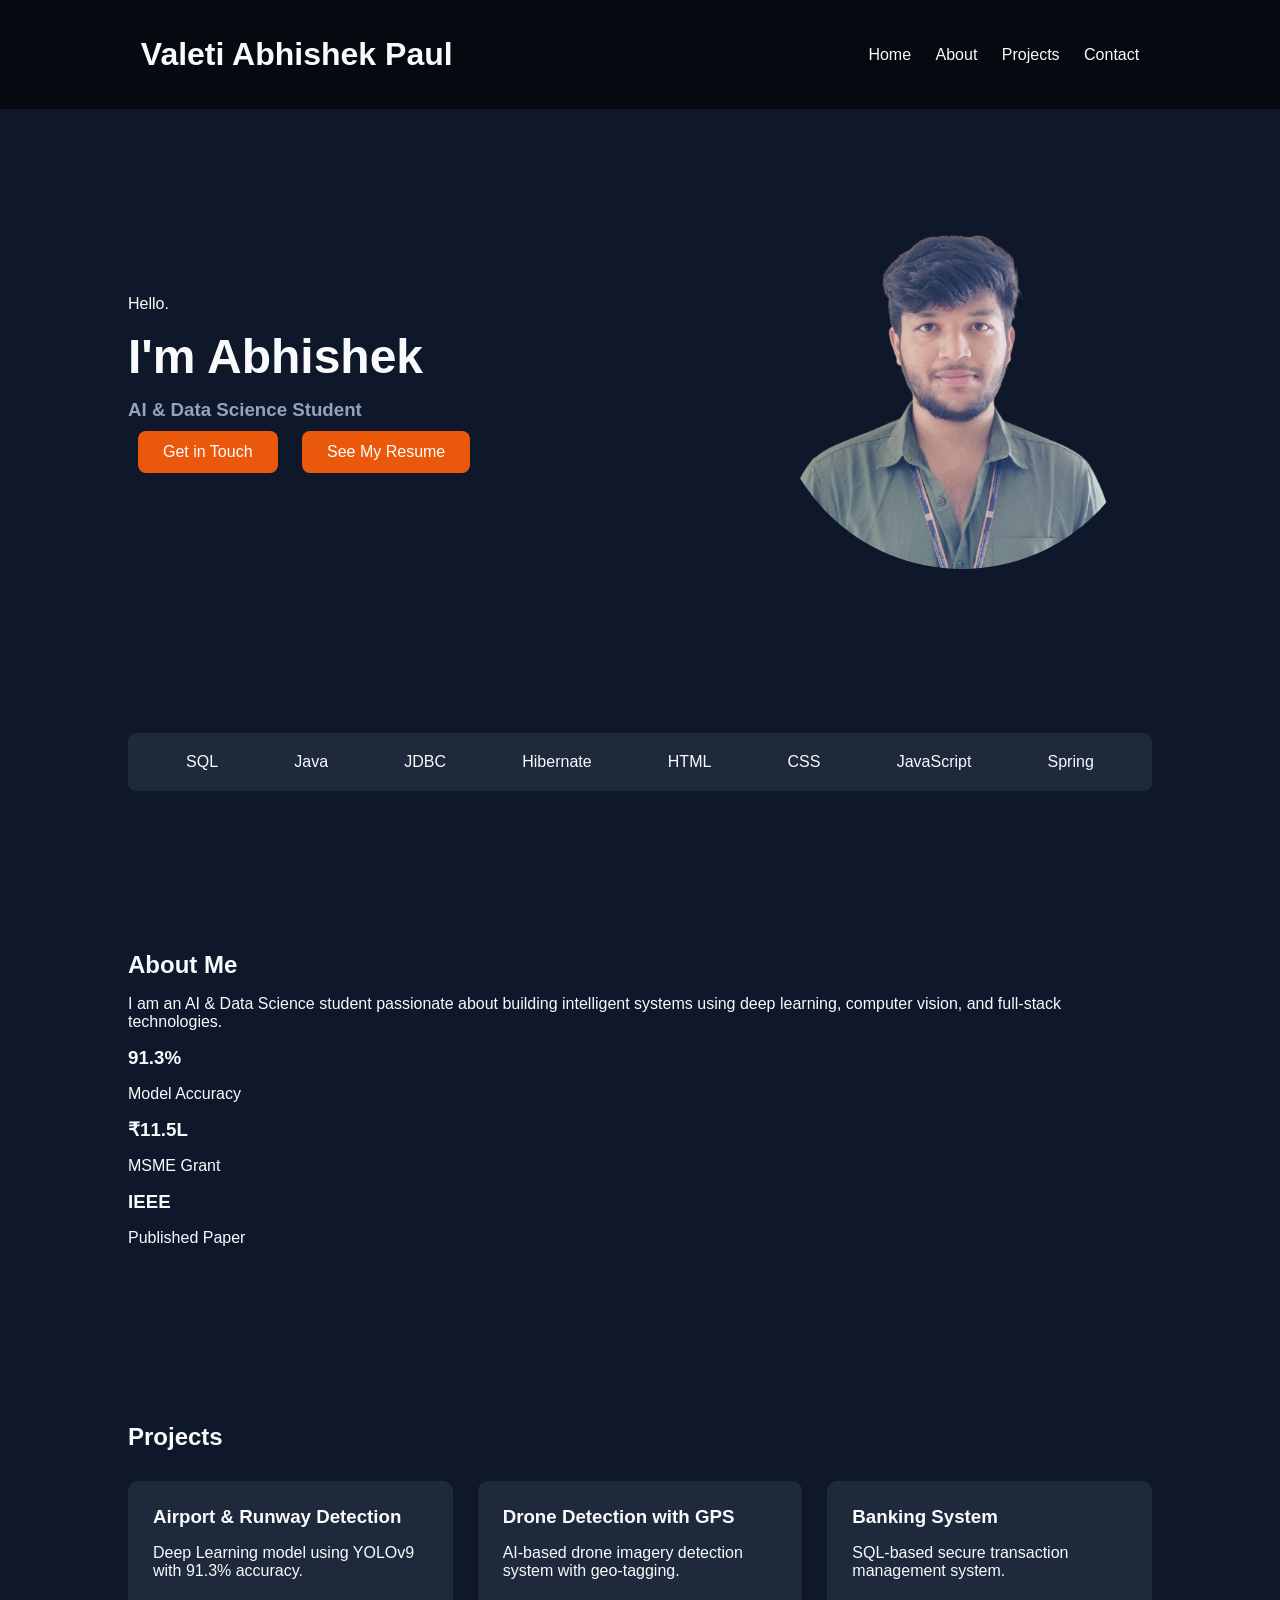
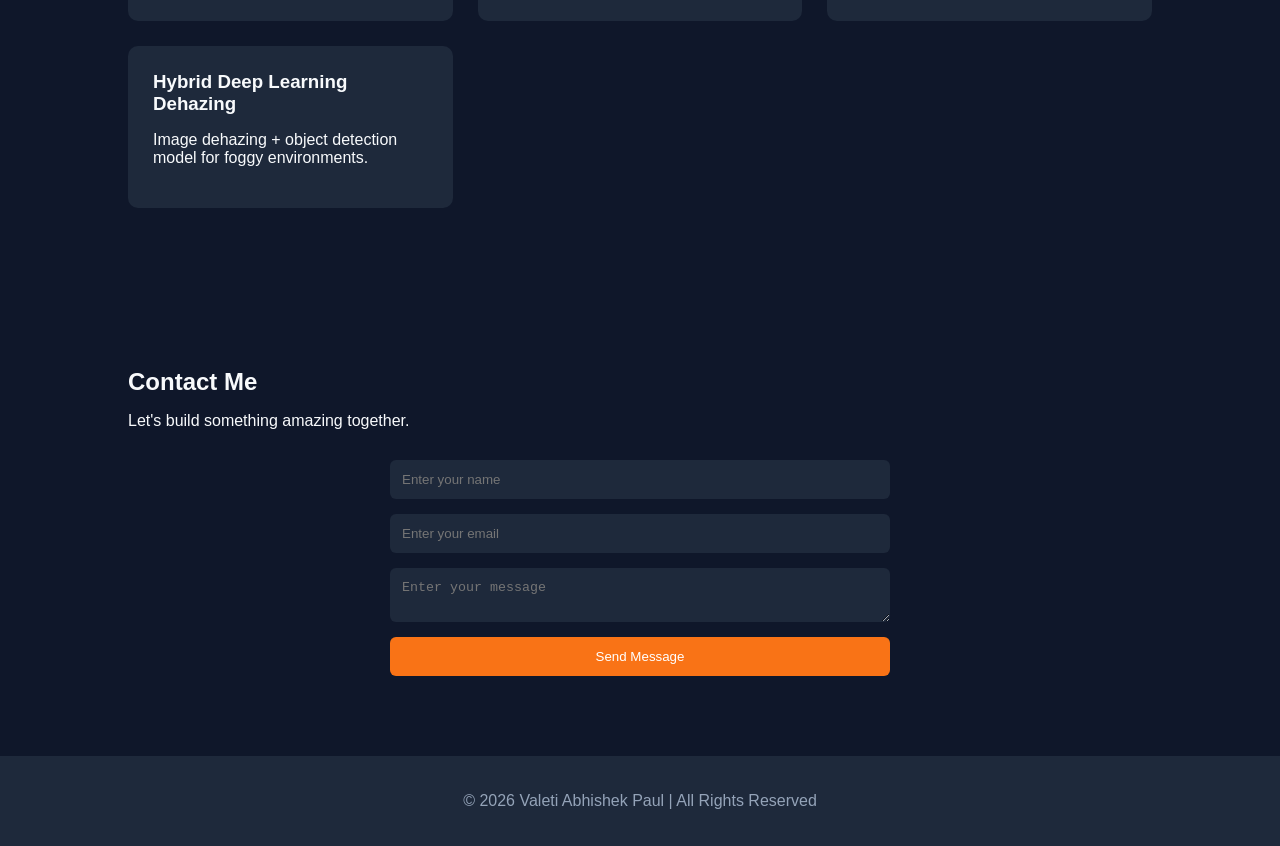
==== index.html @ 4b7702ae "my first" ====
<!DOCTYPE html>
<html lang="en">
<head>
    <meta charset="UTF-8">
    <title>Valeti Abhishek Paul</title>
    <meta name="viewport" content="width=device-width, initial-scale=1.0">
    <link rel="stylesheet" href="./Style.css
    
    ">
</head>

<body>

<header id="header">
    <div class="container">
        <h1 class="logo">Valeti Abhishek Paul</h1>
        <nav>
            <ul>
                <li><a href="#Hero">Home</a></li>
                <li><a href="#About">About</a></li>
                <li><a href="#Projects">Projects</a></li>
                <li><a href="#Contact">Contact</a></li>
            </ul>
        </nav>
    </div>
</header>

<section id="Hero">
    <div class="hero-left">
        <p class="intro">Hello.</p>
        <h2>I'm Abhishek</h2>
        <h3>AI & Data Science Student</h3>

        <div class="hero-buttons">
            <a class="cta-btn" href="#Contact">Get in Touch</a>
            <a class="cta-btn" target="_blank"
               href="https://drive.google.com/file/d/1Xx17J66O78mlL0XVKAxq1H0kS8HboIKi/view?usp=drive_link">
               See My Resume
            </a>
        </div>
    </div>

    <div class="hero-right">
        <img src="Abhishek-removebg-preview.png" alt="Profile Image">
    </div>
</section>

<section id="Skills">
    <div class="skills-list">
        <span>SQL</span>
        <span>Java</span>
        <span>JDBC</span>
        <span>Hibernate</span>
        <span>HTML</span>
        <span>CSS</span>
        <span>JavaScript</span>
        <span>Spring</span>
    </div>
</section>

<section id="About">
    <div class="about-left">
        <h2>About Me</h2>
        <p>
            I am an AI & Data Science student passionate about building intelligent
            systems using deep learning, computer vision, and full-stack technologies.
        </p>
    </div>

    <div class="about-right">
        <div class="about-stats">
            <div>
                <h3>91.3%</h3>
                <p>Model Accuracy</p>
            </div>
            <div>
                <h3>₹11.5L</h3>
                <p>MSME Grant</p>
            </div>
            <div>
                <h3>IEEE</h3>
                <p>Published Paper</p>
            </div>
        </div>
    </div>
</section>

<section id="Projects">
    <h2>Projects</h2>

    <div class="projects-container">

        <div class="project-card">
            <h3>Airport & Runway Detection</h3>
            <p>Deep Learning model using YOLOv9 with 91.3% accuracy.</p>
        </div>

        <div class="project-card">
            <h3>Drone Detection with GPS</h3>
            <p>AI-based drone imagery detection system with geo-tagging.</p>
        </div>

        <div class="project-card">
            <h3>Banking System</h3>
            <p>SQL-based secure transaction management system.</p>
        </div>

        <div class="project-card">
            <h3>Hybrid Deep Learning Dehazing</h3>
            <p>Image dehazing + object detection model for foggy environments.</p>
        </div>

    </div>
</section>

<section id="Contact">
    <h2>Contact Me</h2>
    <p>Let's build something amazing together.</p>

    <form class="contact-form">
        <input type="text" placeholder="Enter your name" required>
        <input type="email" placeholder="Enter your email" required>
        <textarea placeholder="Enter your message" required></textarea>
        <button class="submit" type="submit">Send Message</button>
    </form>
</section>

<script src="index.js"></script>


<footer>
    <p>© 2026 Valeti Abhishek Paul | All Rights Reserved</p>
</footer>

</body>
</html>
---- Style.css ----
body {
    margin: 0;
    font-family: 'Inter', Arial, sans-serif;
    background: #0F172A;
    color: #F8FAFC;
    scroll-behavior: smooth;
}

h1, h2, h3 {
    margin: 0;
}

section {
    padding: 80px 10%;
}


#header {
    background-color: rgba(0, 0, 0, 0.6);
    position: sticky;
    top: 0;
    z-index: 1000;
    padding: 1em;
}

.container {
    display: flex;
    justify-content: space-between;
    align-items: center;
    padding: 20px 10%;
}

nav ul {
    list-style: none;
    margin: 0;
    padding: 0;
}

nav ul li {
    display: inline-block;
    margin-left: 20px;
}

nav ul li a {
    text-decoration: none;
    color: #F8FAFC;
    position: relative;
}

nav ul li a::after {
    content: "";
    position: absolute;
    left: 0;
    bottom: -5px;
    width: 0%;
    height: 2px;
    background-color: #F97316;
    transition: 0.3s;
}

nav ul li a:hover::after {
    width: 100%;
}


#Hero {
    display: flex;
    justify-content: space-between;
    align-items: center;
}

.hero-left {
    animation: fadeSlide 1s ease forwards;
    opacity: 0;
}

@keyframes fadeSlide {
    from { opacity: 0; transform: translateY(30px); }
    to { opacity: 1; transform: translateY(0); }
}

.hero-left h2 {
    font-size: 48px;
    margin: 15px 0;
}

.hero-left h3 {
    color: #94A3B8;
}

.cta-btn {
    display: inline-block;
    padding: 12px 25px;
    background-color: #EA580C;
    color: white;
    text-decoration: none;
    border-radius: 8px;
    margin: 10px;
    transition: 0.3s;
}

.cta-btn:hover {
    transform: translateY(-4px);
    box-shadow: 0 8px 20px rgba(249,115,22,0.4);
}


.hero-right img {
    width: 380px;
    border-radius: 50%;
    animation: floatImage 4s ease-in-out infinite;
}

@keyframes floatImage {
    0% { transform: translateY(0); }
    50% { transform: translateY(-15px); }
    100% { transform: translateY(0); }
}


.skills-list {
    display: flex;
    justify-content: space-around;
    background-color: #1E293B;
    padding: 20px;
    border-radius: 8px;
}

.skills-list span {
    transition: 0.3s;
}

.skills-list span:hover {
    color: #F97316;
    cursor: pointer;
}


.projects-container {
    display: grid;
    grid-template-columns: repeat(3, 1fr);
    gap: 25px;
    margin-top: 30px;
}

.project-card {
    background-color: #1E293B;
    padding: 25px;
    border-radius: 10px;
    transition: 0.4s;
}

.project-card:hover {
    transform: translateY(-10px) scale(1.03);
    box-shadow: 0 15px 35px rgba(249,115,22,0.25);
}


.contact-form {
    max-width: 500px;
    margin: 30px auto 0 auto;
    display: flex;
    flex-direction: column;
    gap: 15px;
}

.contact-form input,
.contact-form textarea {
    padding: 12px;
    background-color: #1E293B;
    border: none;
    color: white;
    border-radius: 6px;
}

.contact-form input:focus,
.contact-form textarea:focus {
    outline: 2px solid #F97316;
}

.contact-form button {
    background-color: #F97316;
    border: none;
    padding: 12px;
    color: white;
    border-radius: 6px;
    cursor: pointer;
    transition: 0.3s;
}

.contact-form button:hover {
    background-color: #EA580C;
}

footer {
    text-align: center;
    padding: 20px;
    background-color: #1E293B;
    color: #94A3B8;
}


@media (max-width: 900px) {
    #Hero {
        flex-direction: column;
        text-align: center;
    }

    .projects-container {
        grid-template-columns: 1fr;
    }
}
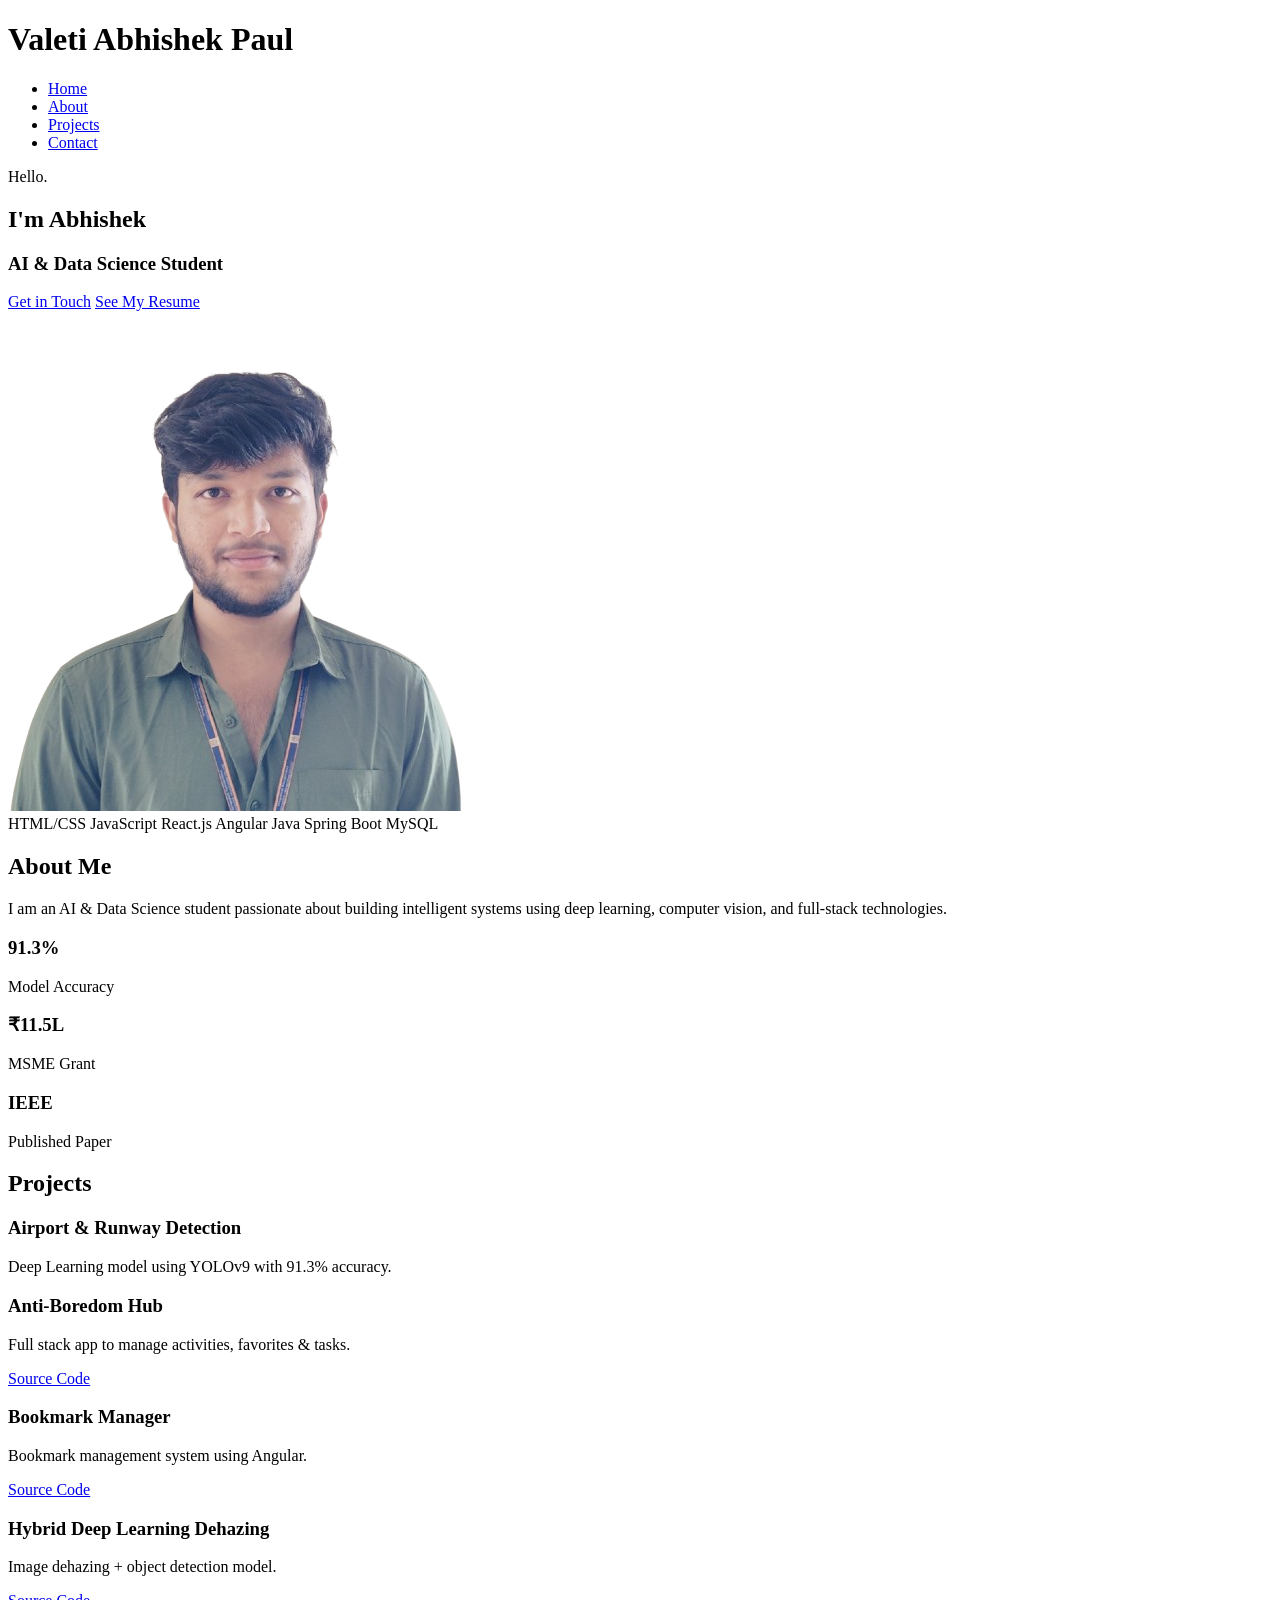
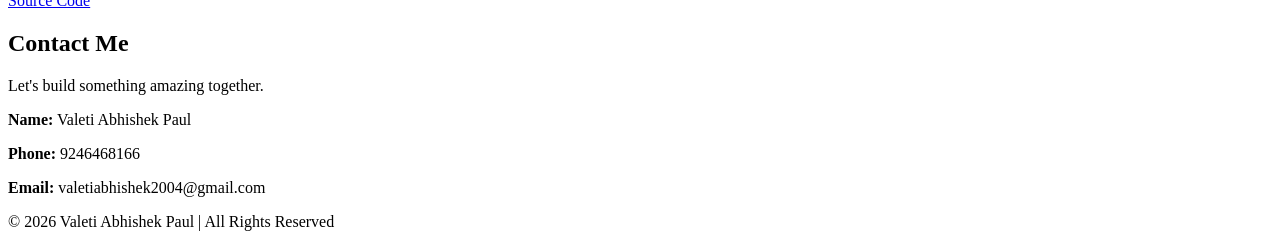
==== commit b6f89750: "Updated" ====
--- a/index.html
+++ b/index.html
@@ -4,13 +4,13 @@
     <meta charset="UTF-8">
     <title>Valeti Abhishek Paul</title>
     <meta name="viewport" content="width=device-width, initial-scale=1.0">
-    <link rel="stylesheet" href="./Style.css
-    
-    ">
+
+    <link rel="stylesheet" href="style.css">
 </head>
 
 <body>
 
+<!-- HEADER -->
 <header id="header">
     <div class="container">
         <h1 class="logo">Valeti Abhishek Paul</h1>
@@ -25,6 +25,7 @@
     </div>
 </header>
 
+<!-- HERO -->
 <section id="Hero">
     <div class="hero-left">
         <p class="intro">Hello.</p>
@@ -34,7 +35,7 @@
         <div class="hero-buttons">
             <a class="cta-btn" href="#Contact">Get in Touch</a>
             <a class="cta-btn" target="_blank"
-               href="https://drive.google.com/file/d/1Xx17J66O78mlL0XVKAxq1H0kS8HboIKi/view?usp=drive_link">
+               href="https://drive.google.com/file/d/1mknX6mJrse-gfV-G3Hh72gG_BUP07br_/view">
                See My Resume
             </a>
         </div>
@@ -45,19 +46,20 @@
     </div>
 </section>
 
+<!-- SKILLS -->
 <section id="Skills">
     <div class="skills-list">
-        <span>SQL</span>
+        <span>HTML/CSS</span>
+        <span>JavaScript</span>
+        <span>React.js</span>
+        <span>Angular</span>
         <span>Java</span>
-        <span>JDBC</span>
-        <span>Hibernate</span>
-        <span>HTML</span>
-        <span>CSS</span>
-        <span>JavaScript</span>
-        <span>Spring</span>
+        <span>Spring Boot</span>
+        <span>MySQL</span>
     </div>
 </section>
 
+<!-- ABOUT -->
 <section id="About">
     <div class="about-left">
         <h2>About Me</h2>
@@ -85,6 +87,7 @@
     </div>
 </section>
 
+<!-- PROJECTS -->
 <section id="Projects">
     <h2>Projects</h2>
 
@@ -96,41 +99,43 @@
         </div>
 
         <div class="project-card">
-            <h3>Drone Detection with GPS</h3>
-            <p>AI-based drone imagery detection system with geo-tagging.</p>
+            <h3>Anti-Boredom Hub</h3>
+            <p>Full stack app to manage activities, favorites & tasks.</p>
+            <a href="https://github.com/Abhishek200418/Anti-Boredom-Hub-" target="_blank" class="cta-btn">Source Code</a>
         </div>
 
         <div class="project-card">
-            <h3>Banking System</h3>
-            <p>SQL-based secure transaction management system.</p>
+            <h3>Bookmark Manager</h3>
+            <p>Bookmark management system using Angular.</p>
+            <a href="https://github.com/Abhishek200418/BookMark" target="_blank" class="cta-btn">Source Code</a>
         </div>
 
         <div class="project-card">
             <h3>Hybrid Deep Learning Dehazing</h3>
-            <p>Image dehazing + object detection model for foggy environments.</p>
+            <p>Image dehazing + object detection model.</p>
+            <a href="https://github.com/Abhishek200418/image-dehazing-object-detection" target="_blank" class="cta-btn">Source Code</a>
         </div>
 
     </div>
 </section>
 
+<!-- CONTACT -->
 <section id="Contact">
     <h2>Contact Me</h2>
     <p>Let's build something amazing together.</p>
 
-    <form class="contact-form">
-        <input type="text" placeholder="Enter your name" required>
-        <input type="email" placeholder="Enter your email" required>
-        <textarea placeholder="Enter your message" required></textarea>
-        <button class="submit" type="submit">Send Message</button>
-    </form>
+    <div class="contact-details">
+        <p><strong>Name:</strong> Valeti Abhishek Paul</p>
+        <p><strong>Phone:</strong> 9246468166</p>
+        <p><strong>Email:</strong> valetiabhishek2004@gmail.com</p>
+    </div>
 </section>
-
-<script src="index.js"></script>
-
 
 <footer>
     <p>© 2026 Valeti Abhishek Paul | All Rights Reserved</p>
 </footer>
 
+<script src="script.js"></script>
+
 </body>
 </html>
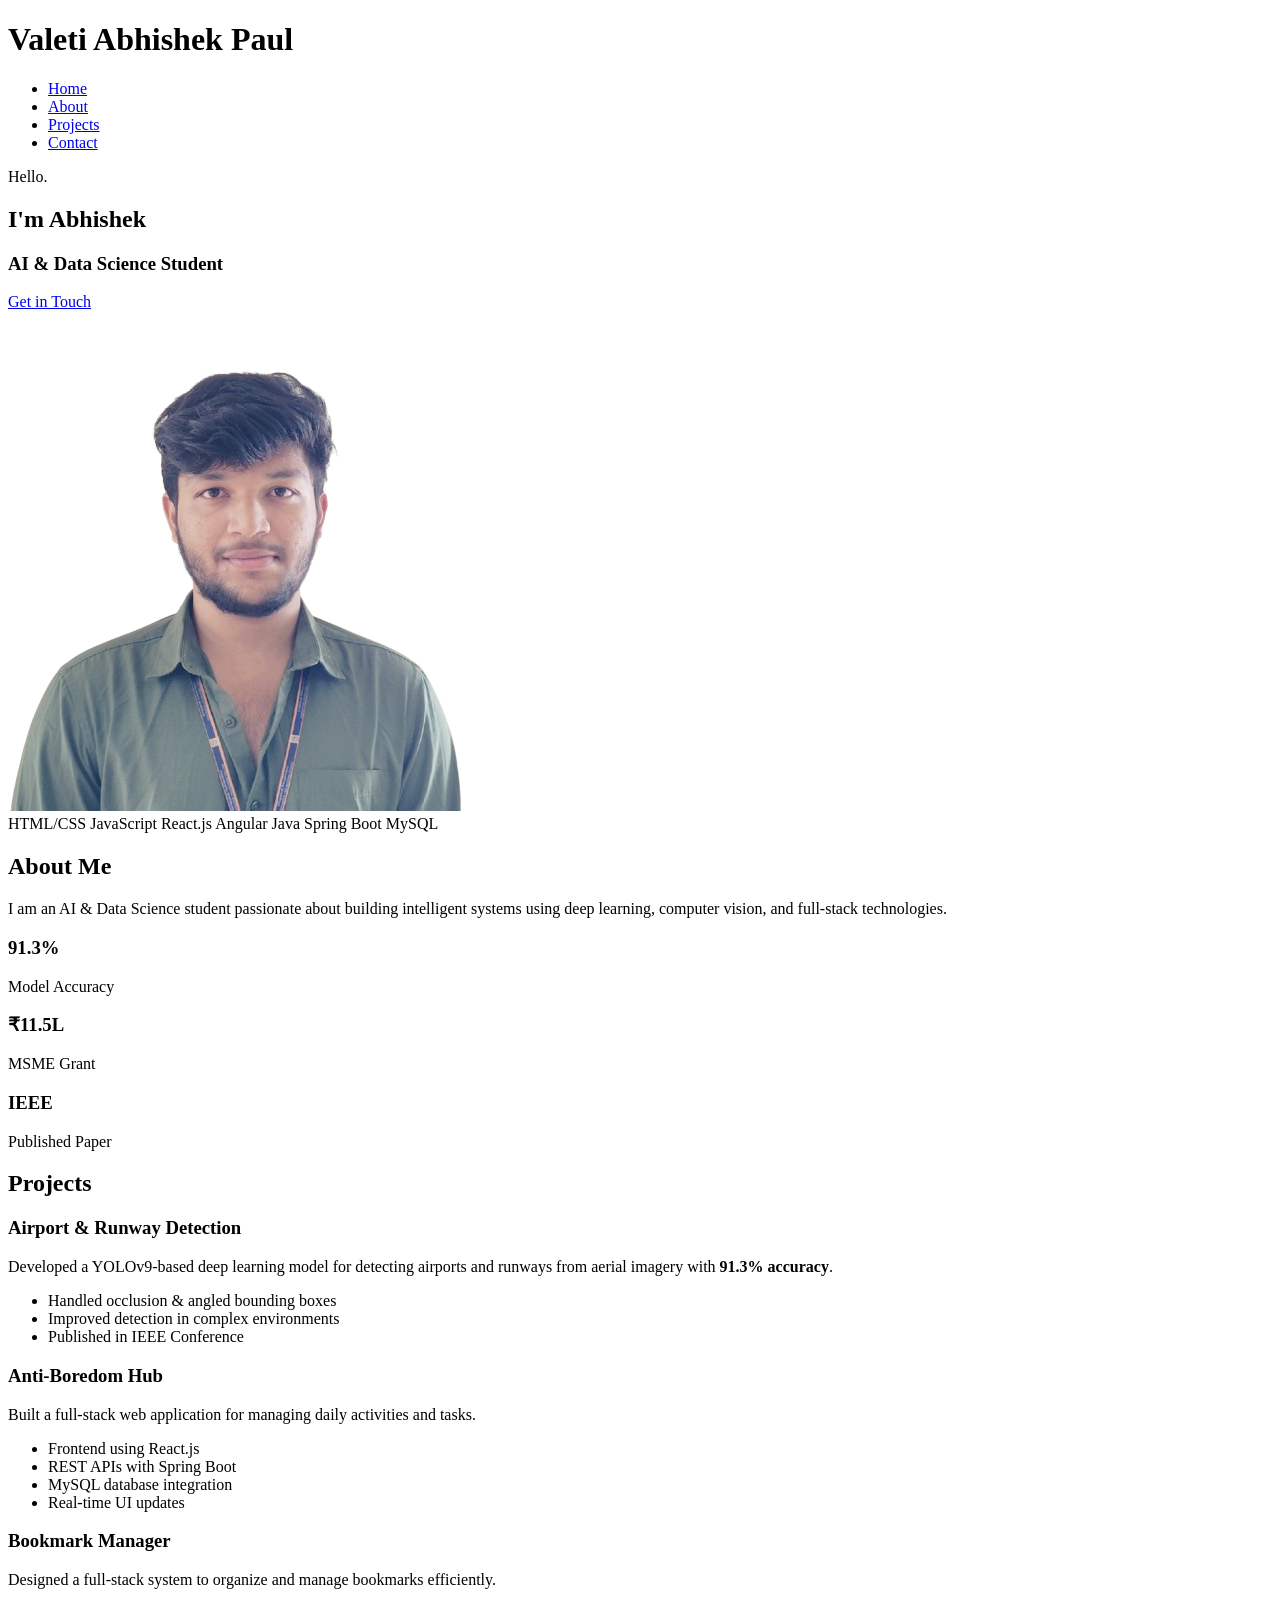
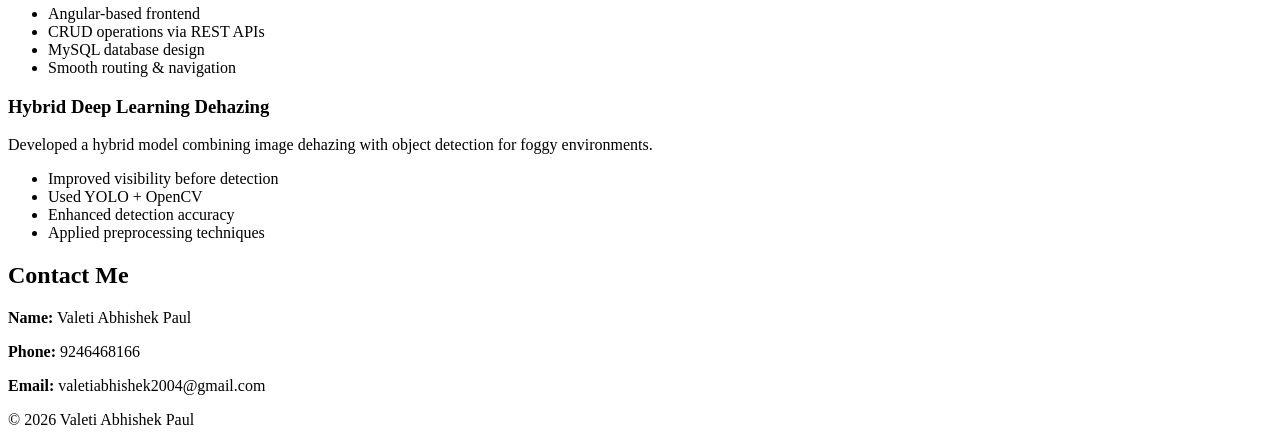
==== commit 1f9ff45d: "name chnaged" ====
--- a/index.html
+++ b/index.html
@@ -28,21 +28,15 @@
 <!-- HERO -->
 <section id="Hero">
     <div class="hero-left">
-        <p class="intro">Hello.</p>
+        <p>Hello.</p>
         <h2>I'm Abhishek</h2>
         <h3>AI & Data Science Student</h3>
 
-        <div class="hero-buttons">
-            <a class="cta-btn" href="#Contact">Get in Touch</a>
-            <a class="cta-btn" target="_blank"
-               href="https://drive.google.com/file/d/1mknX6mJrse-gfV-G3Hh72gG_BUP07br_/view">
-               See My Resume
-            </a>
-        </div>
+        <a class="cta-btn" href="#Contact">Get in Touch</a>
     </div>
 
     <div class="hero-right">
-        <img src="Abhishek-removebg-preview.png" alt="Profile Image">
+        <img src="Abhishek-removebg-preview.png" alt="Profile">
     </div>
 </section>
 
@@ -95,25 +89,53 @@
 
         <div class="project-card">
             <h3>Airport & Runway Detection</h3>
-            <p>Deep Learning model using YOLOv9 with 91.3% accuracy.</p>
+            <p>
+                Developed a YOLOv9-based deep learning model for detecting airports and runways from aerial imagery with <strong>91.3% accuracy</strong>.
+            </p>
+            <ul>
+                <li>Handled occlusion & angled bounding boxes</li>
+                <li>Improved detection in complex environments</li>
+                <li>Published in IEEE Conference</li>
+            </ul>
         </div>
 
         <div class="project-card">
             <h3>Anti-Boredom Hub</h3>
-            <p>Full stack app to manage activities, favorites & tasks.</p>
-            <a href="https://github.com/Abhishek200418/Anti-Boredom-Hub-" target="_blank" class="cta-btn">Source Code</a>
+            <p>
+                Built a full-stack web application for managing daily activities and tasks.
+            </p>
+            <ul>
+                <li>Frontend using React.js</li>
+                <li>REST APIs with Spring Boot</li>
+                <li>MySQL database integration</li>
+                <li>Real-time UI updates</li>
+            </ul>
         </div>
 
         <div class="project-card">
             <h3>Bookmark Manager</h3>
-            <p>Bookmark management system using Angular.</p>
-            <a href="https://github.com/Abhishek200418/BookMark" target="_blank" class="cta-btn">Source Code</a>
+            <p>
+                Designed a full-stack system to organize and manage bookmarks efficiently.
+            </p>
+            <ul>
+                <li>Angular-based frontend</li>
+                <li>CRUD operations via REST APIs</li>
+                <li>MySQL database design</li>
+                <li>Smooth routing & navigation</li>
+            </ul>
         </div>
 
         <div class="project-card">
             <h3>Hybrid Deep Learning Dehazing</h3>
-            <p>Image dehazing + object detection model.</p>
-            <a href="https://github.com/Abhishek200418/image-dehazing-object-detection" target="_blank" class="cta-btn">Source Code</a>
+            <p>
+                Developed a hybrid model combining image dehazing with object detection for foggy environments.
+            </p>
+            <ul>
+                <li>Improved visibility before detection</li>
+                <li>Used YOLO + OpenCV</li>
+                <li>Enhanced detection accuracy</li>
+                <li>Applied preprocessing techniques</li>
+            </ul>
         </div>
 
     </div>
@@ -122,7 +144,6 @@
 <!-- CONTACT -->
 <section id="Contact">
     <h2>Contact Me</h2>
-    <p>Let's build something amazing together.</p>
 
     <div class="contact-details">
         <p><strong>Name:</strong> Valeti Abhishek Paul</p>
@@ -132,7 +153,7 @@
 </section>
 
 <footer>
-    <p>© 2026 Valeti Abhishek Paul | All Rights Reserved</p>
+    <p>© 2026 Valeti Abhishek Paul</p>
 </footer>
 
 <script src="script.js"></script>
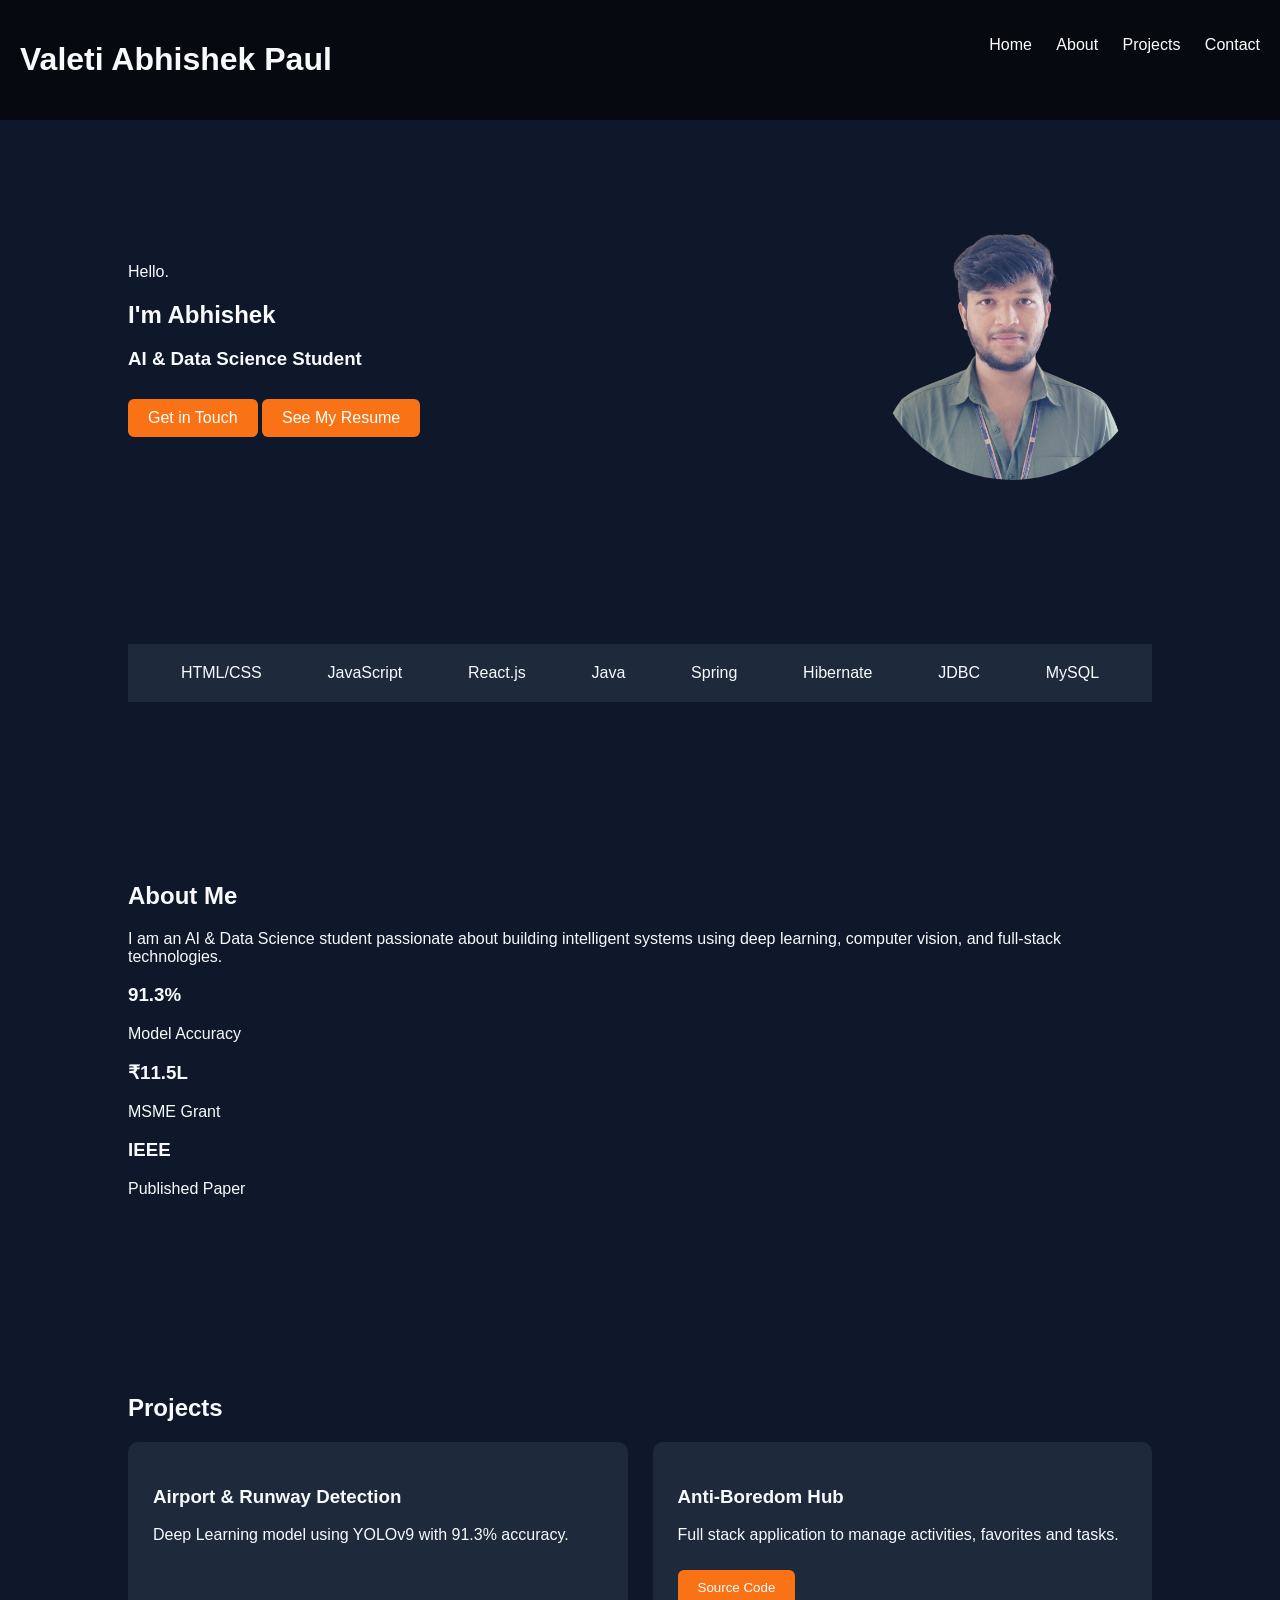
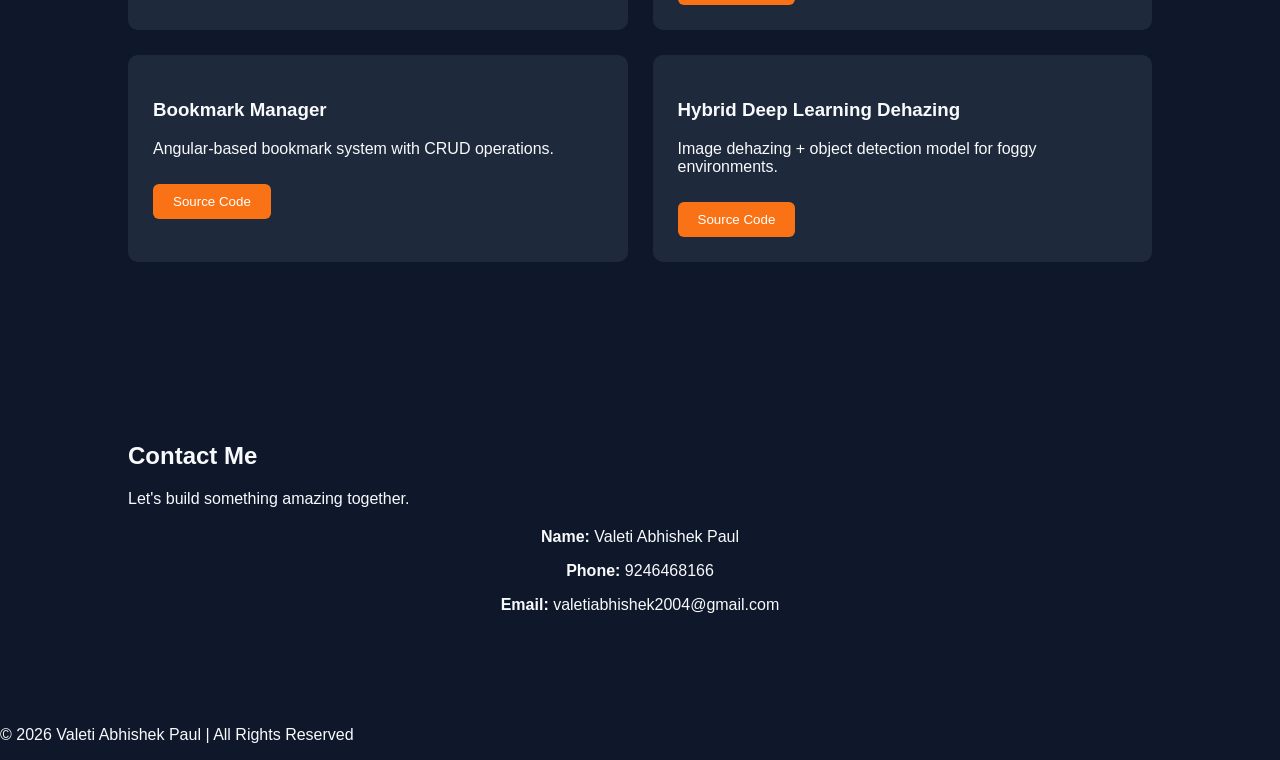
==== commit ae378eee: "name chnaged" ====
--- a/index.html
+++ b/index.html
@@ -5,12 +5,12 @@
     <title>Valeti Abhishek Paul</title>
     <meta name="viewport" content="width=device-width, initial-scale=1.0">
 
-    <link rel="stylesheet" href="style.css">
+    <!-- FIXED ONLY THIS LINE -->
+    <link rel="stylesheet" href="./Style.css">
 </head>
 
 <body>
 
-<!-- HEADER -->
 <header id="header">
     <div class="container">
         <h1 class="logo">Valeti Abhishek Paul</h1>
@@ -25,35 +25,39 @@
     </div>
 </header>
 
-<!-- HERO -->
 <section id="Hero">
     <div class="hero-left">
-        <p>Hello.</p>
+        <p class="intro">Hello.</p>
         <h2>I'm Abhishek</h2>
         <h3>AI & Data Science Student</h3>
 
-        <a class="cta-btn" href="#Contact">Get in Touch</a>
+        <div class="hero-buttons">
+            <a class="cta-btn" href="#Contact">Get in Touch</a>
+            <a class="cta-btn" target="_blank"
+               href="https://drive.google.com/file/d/1mknX6mJrse-gfV-G3Hh72gG_BUP07br_/view?usp=sharing">
+               See My Resume
+            </a>
+        </div>
     </div>
 
     <div class="hero-right">
-        <img src="Abhishek-removebg-preview.png" alt="Profile">
+        <img src="Abhishek-removebg-preview.png" alt="Profile Image">
     </div>
 </section>
 
-<!-- SKILLS -->
 <section id="Skills">
     <div class="skills-list">
         <span>HTML/CSS</span>
         <span>JavaScript</span>
         <span>React.js</span>
-        <span>Angular</span>
         <span>Java</span>
-        <span>Spring Boot</span>
+        <span>Spring</span>
+        <span>Hibernate</span>
+        <span>JDBC</span>
         <span>MySQL</span>
     </div>
 </section>
 
-<!-- ABOUT -->
 <section id="About">
     <div class="about-left">
         <h2>About Me</h2>
@@ -81,7 +85,7 @@
     </div>
 </section>
 
-<!-- PROJECTS -->
+<!-- UPDATED PROJECTS -->
 <section id="Projects">
     <h2>Projects</h2>
 
@@ -89,61 +93,34 @@
 
         <div class="project-card">
             <h3>Airport & Runway Detection</h3>
-            <p>
-                Developed a YOLOv9-based deep learning model for detecting airports and runways from aerial imagery with <strong>91.3% accuracy</strong>.
-            </p>
-            <ul>
-                <li>Handled occlusion & angled bounding boxes</li>
-                <li>Improved detection in complex environments</li>
-                <li>Published in IEEE Conference</li>
-            </ul>
+            <p>Deep Learning model using YOLOv9 with 91.3% accuracy.</p>
         </div>
 
         <div class="project-card">
             <h3>Anti-Boredom Hub</h3>
-            <p>
-                Built a full-stack web application for managing daily activities and tasks.
-            </p>
-            <ul>
-                <li>Frontend using React.js</li>
-                <li>REST APIs with Spring Boot</li>
-                <li>MySQL database integration</li>
-                <li>Real-time UI updates</li>
-            </ul>
+            <p>Full stack application to manage activities, favorites and tasks.</p>
+            <button class="cta-btn source-btn">Source Code</button>
         </div>
 
         <div class="project-card">
             <h3>Bookmark Manager</h3>
-            <p>
-                Designed a full-stack system to organize and manage bookmarks efficiently.
-            </p>
-            <ul>
-                <li>Angular-based frontend</li>
-                <li>CRUD operations via REST APIs</li>
-                <li>MySQL database design</li>
-                <li>Smooth routing & navigation</li>
-            </ul>
+            <p>Angular-based bookmark system with CRUD operations.</p>
+            <button class="cta-btn source-btn">Source Code</button>
         </div>
 
         <div class="project-card">
             <h3>Hybrid Deep Learning Dehazing</h3>
-            <p>
-                Developed a hybrid model combining image dehazing with object detection for foggy environments.
-            </p>
-            <ul>
-                <li>Improved visibility before detection</li>
-                <li>Used YOLO + OpenCV</li>
-                <li>Enhanced detection accuracy</li>
-                <li>Applied preprocessing techniques</li>
-            </ul>
+            <p>Image dehazing + object detection model for foggy environments.</p>
+            <button class="cta-btn source-btn">Source Code</button>
         </div>
 
     </div>
 </section>
 
-<!-- CONTACT -->
+<!-- UPDATED CONTACT -->
 <section id="Contact">
     <h2>Contact Me</h2>
+    <p>Let's build something amazing together.</p>
 
     <div class="contact-details">
         <p><strong>Name:</strong> Valeti Abhishek Paul</p>
@@ -152,11 +129,11 @@
     </div>
 </section>
 
+<script src="index.js"></script>
+
 <footer>
-    <p>© 2026 Valeti Abhishek Paul</p>
+    <p>© 2026 Valeti Abhishek Paul | All Rights Reserved</p>
 </footer>
-
-<script src="script.js"></script>
 
 </body>
 </html>
--- a/Style.css
+++ b/Style.css
@@ -0,0 +1,94 @@
+body {
+    margin: 0;
+    font-family: Arial;
+    background: #0F172A;
+    color: #F8FAFC;
+}
+
+section {
+    padding: 80px 10%;
+}
+
+#header {
+    background: rgba(0,0,0,0.6);
+    position: sticky;
+    top: 0;
+}
+
+.container {
+    display: flex;
+    justify-content: space-between;
+    padding: 20px;
+}
+
+nav ul {
+    list-style: none;
+}
+
+nav ul li {
+    display: inline;
+    margin-left: 20px;
+}
+
+nav a {
+    color: white;
+    text-decoration: none;
+}
+
+#Hero {
+    display: flex;
+    justify-content: space-between;
+    align-items: center;
+}
+
+.hero-right img {
+    width: 280px;
+    border-radius: 50%;
+}
+
+.cta-btn {
+    background: #F97316;
+    padding: 10px 20px;
+    color: white;
+    border-radius: 6px;
+    text-decoration: none;
+    display: inline-block;
+    margin-top: 10px;
+    border: none;
+    cursor: pointer;
+}
+
+.skills-list {
+    display: flex;
+    justify-content: space-around;
+    background: #1E293B;
+    padding: 20px;
+}
+
+.projects-container {
+    display: grid;
+    grid-template-columns: repeat(2,1fr);
+    gap: 25px;
+}
+
+.project-card {
+    background: #1E293B;
+    padding: 25px;
+    border-radius: 10px;
+}
+
+.contact-details {
+    text-align: center;
+    margin-top: 20px;
+}
+
+@media(max-width:768px){
+    #Hero{
+        flex-direction: column;
+        text-align: center;
+    }
+
+    .projects-container{
+        grid-template-columns: 1fr;
+    }
+}
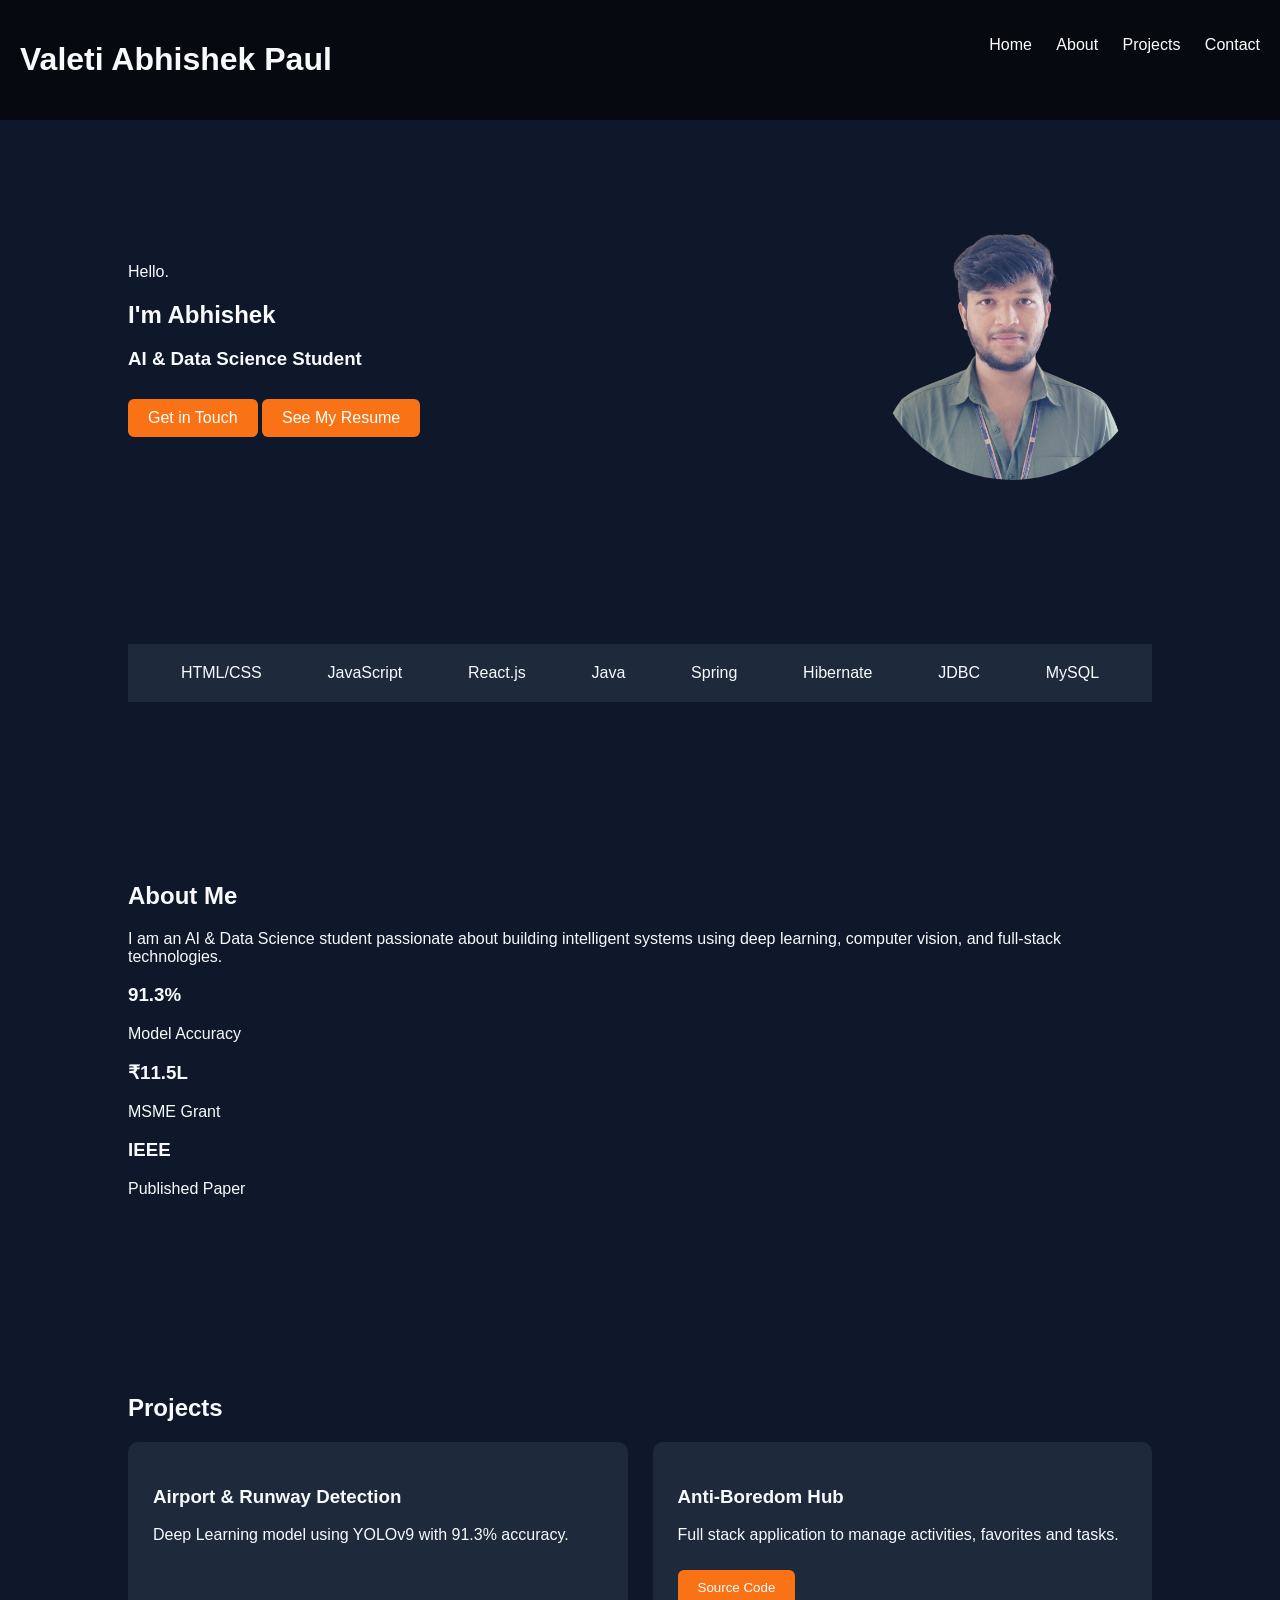
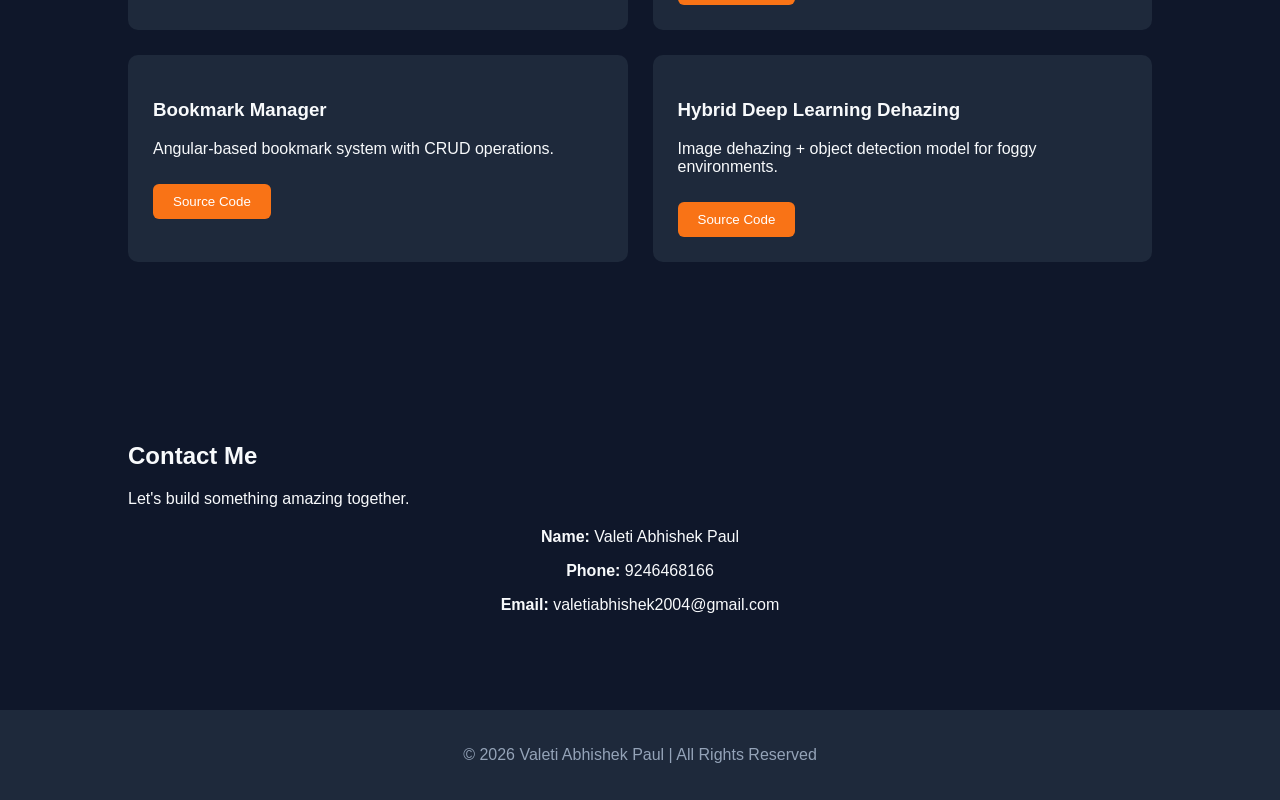
==== commit 58f9cfa2: "name chnaged" ====
--- a/index.html
+++ b/index.html
@@ -5,7 +5,6 @@
     <title>Valeti Abhishek Paul</title>
     <meta name="viewport" content="width=device-width, initial-scale=1.0">
 
-    <!-- FIXED ONLY THIS LINE -->
     <link rel="stylesheet" href="./Style.css">
 </head>
 
@@ -85,7 +84,6 @@
     </div>
 </section>
 
-<!-- UPDATED PROJECTS -->
 <section id="Projects">
     <h2>Projects</h2>
 
@@ -99,25 +97,30 @@
         <div class="project-card">
             <h3>Anti-Boredom Hub</h3>
             <p>Full stack application to manage activities, favorites and tasks.</p>
-            <button class="cta-btn source-btn">Source Code</button>
+            <button class="cta-btn source-btn"
+            onclick="window.open('https://github.com/Abhishek200418/Anti-Boredom-Hub-')">
+            Source Code</button>
         </div>
 
         <div class="project-card">
             <h3>Bookmark Manager</h3>
             <p>Angular-based bookmark system with CRUD operations.</p>
-            <button class="cta-btn source-btn">Source Code</button>
+            <button class="cta-btn source-btn"
+            onclick="window.open('https://github.com/Abhishek200418/BookMark')">
+            Source Code</button>
         </div>
 
         <div class="project-card">
             <h3>Hybrid Deep Learning Dehazing</h3>
             <p>Image dehazing + object detection model for foggy environments.</p>
-            <button class="cta-btn source-btn">Source Code</button>
+            <button class="cta-btn source-btn"
+            onclick="window.open('https://github.com/Abhishek200418/image-dehazing-object-detection')">
+            Source Code</button>
         </div>
 
     </div>
 </section>
 
-<!-- UPDATED CONTACT -->
 <section id="Contact">
     <h2>Contact Me</h2>
     <p>Let's build something amazing together.</p>
--- a/Style.css
+++ b/Style.css
@@ -30,9 +30,26 @@
     margin-left: 20px;
 }
 
-nav a {
+/* 🔥 NAV ANIMATION */
+nav ul li a {
     color: white;
     text-decoration: none;
+    position: relative;
+}
+
+nav ul li a::after {
+    content: "";
+    position: absolute;
+    left: 0;
+    bottom: -5px;
+    width: 0%;
+    height: 2px;
+    background: #F97316;
+    transition: 0.3s;
+}
+
+nav ul li a:hover::after {
+    width: 100%;
 }
 
 #Hero {
@@ -75,13 +92,28 @@
     background: #1E293B;
     padding: 25px;
     border-radius: 10px;
+    transition: 0.3s;
 }
 
+.project-card:hover {
+    transform: translateY(-5px);
+}
+
+/* CONTACT */
 .contact-details {
     text-align: center;
     margin-top: 20px;
 }
 
+/* FOOTER FIX */
+footer {
+    text-align: center;
+    padding: 20px;
+    background: #1E293B;
+    color: #94A3B8;
+}
+
+/* MOBILE */
 @media(max-width:768px){
     #Hero{
         flex-direction: column;
